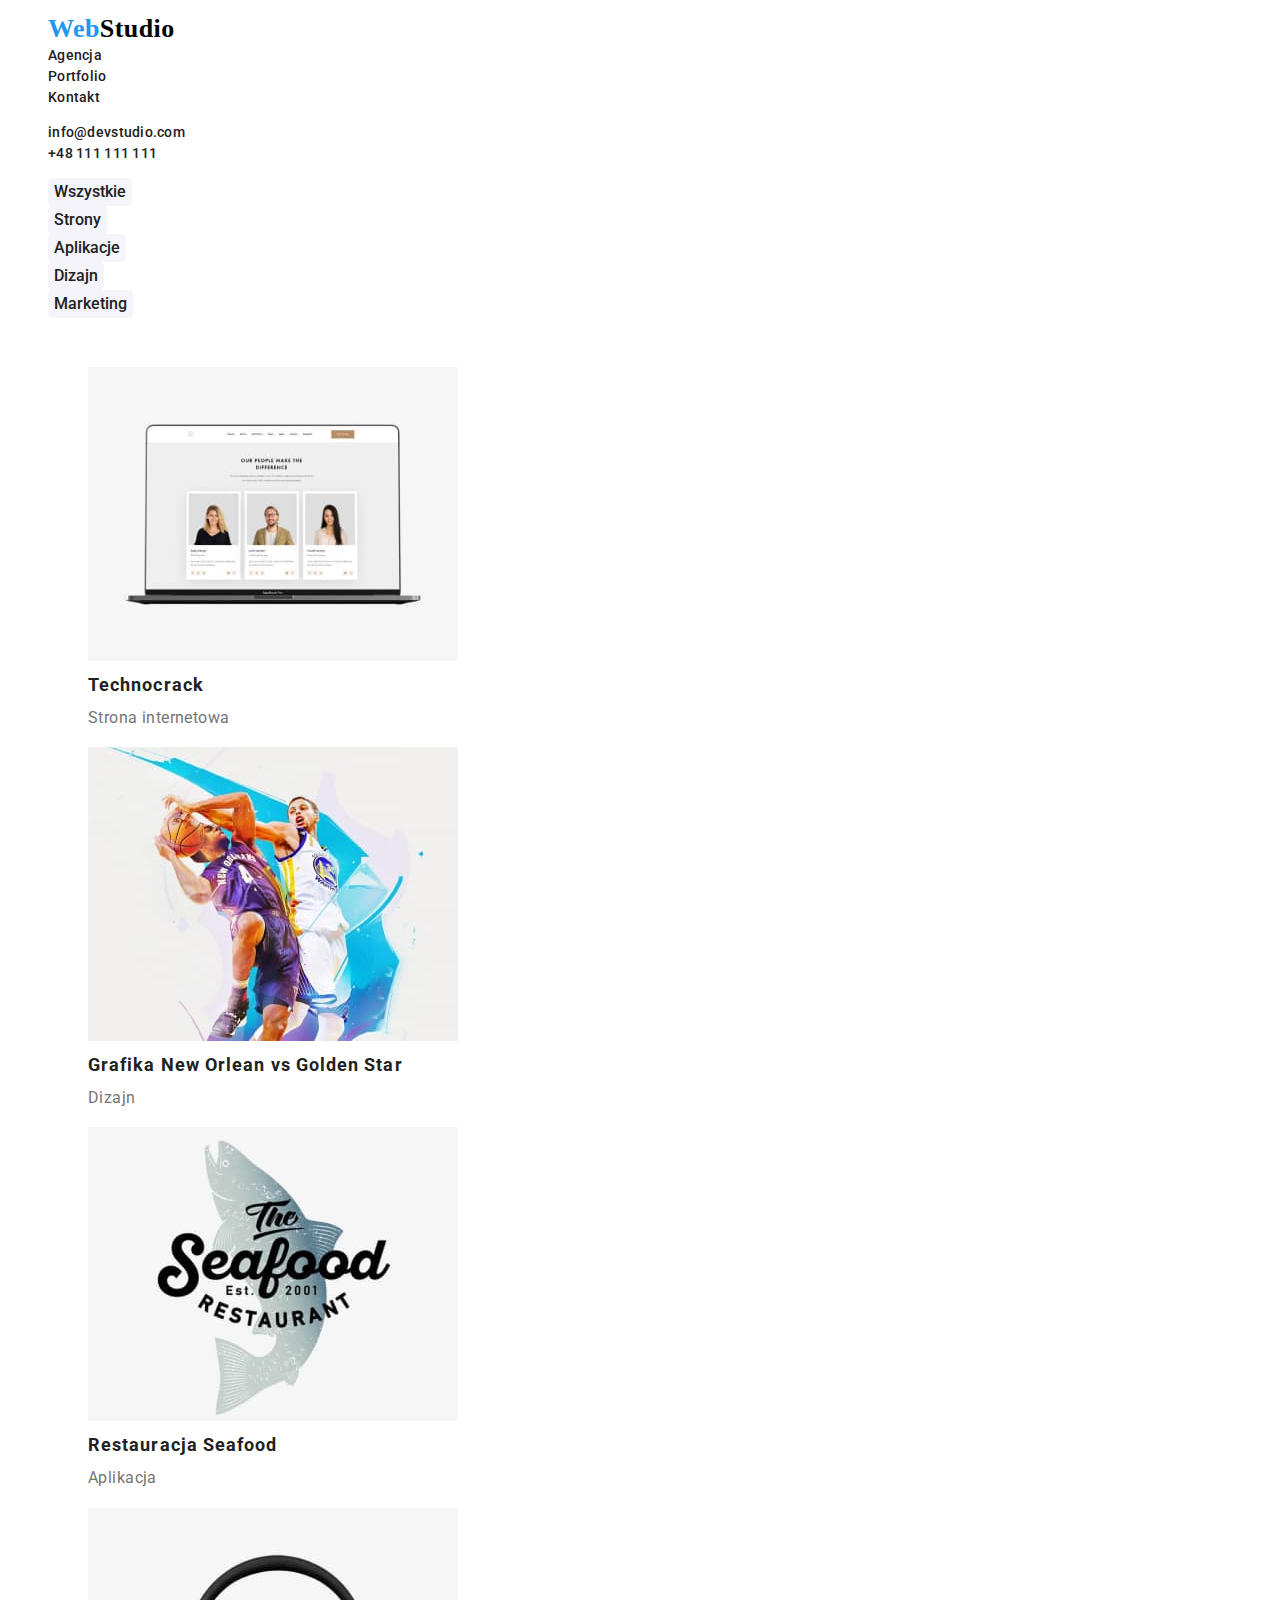
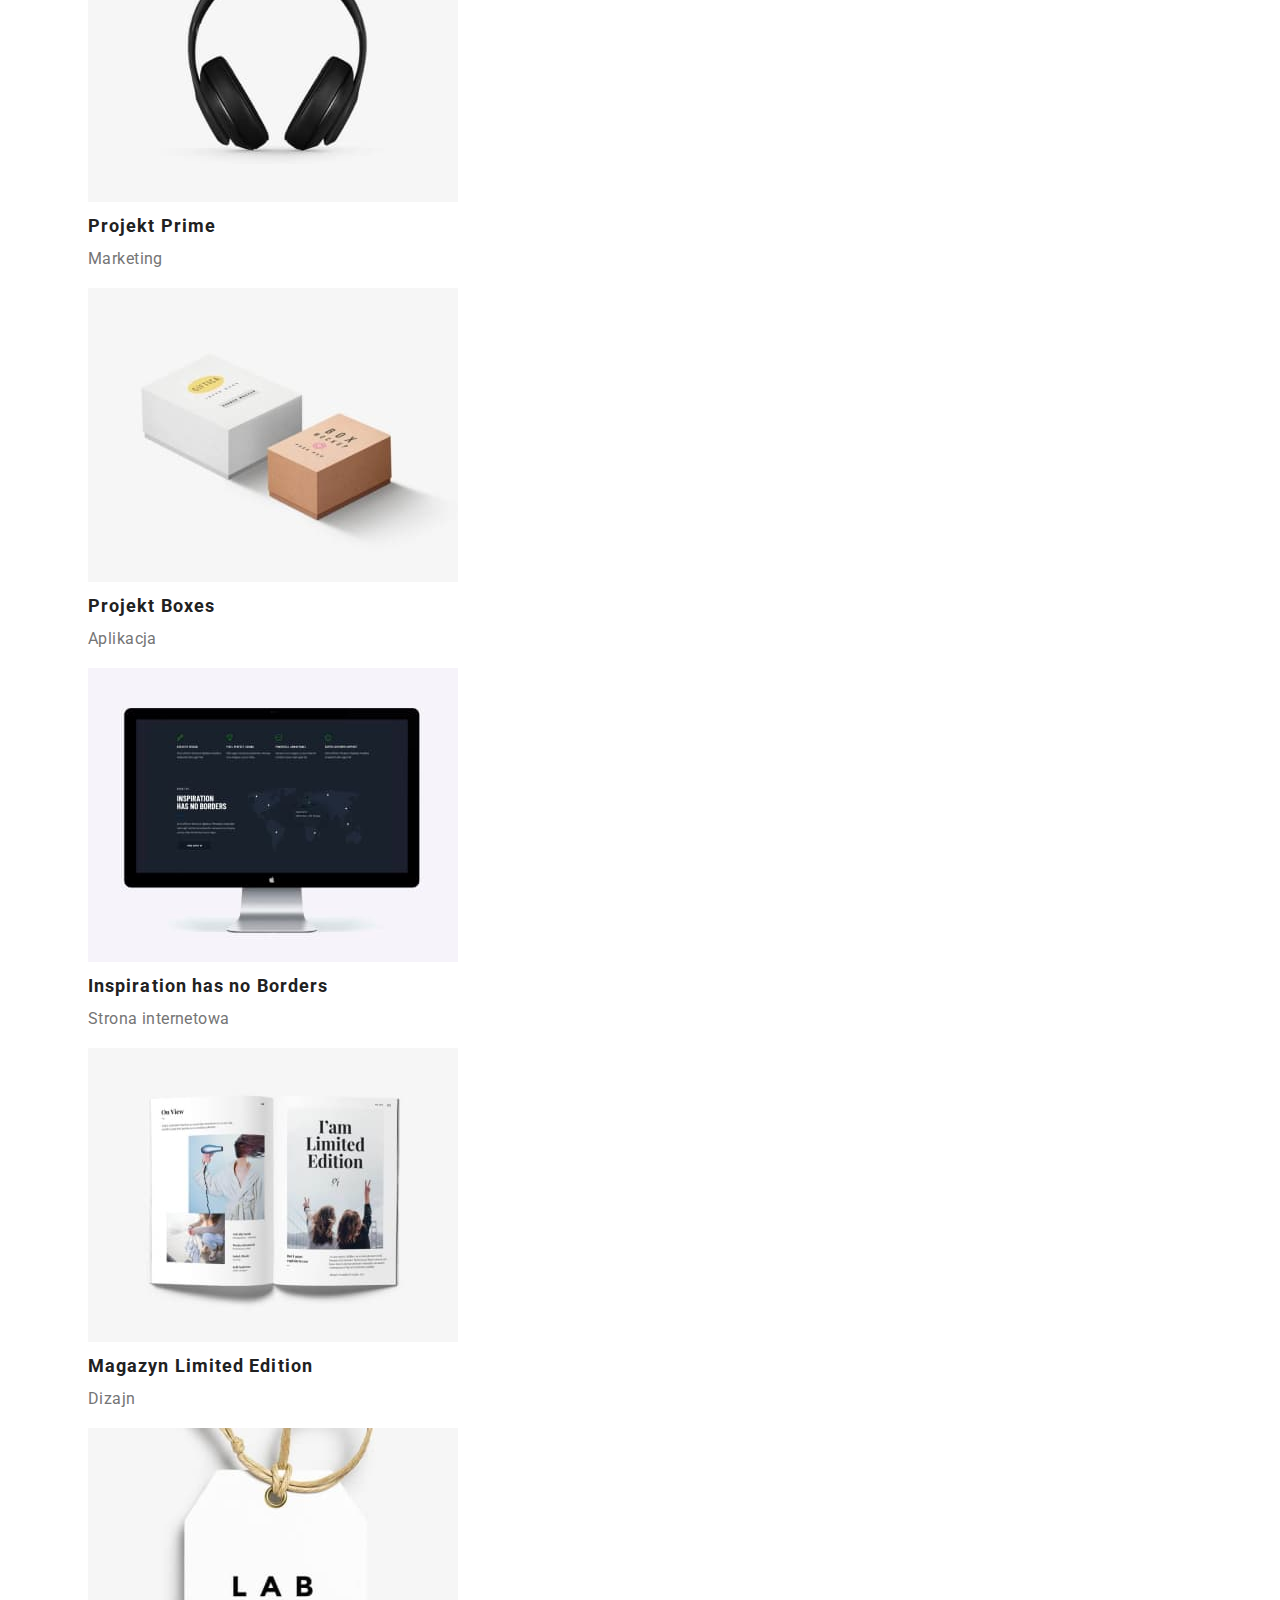
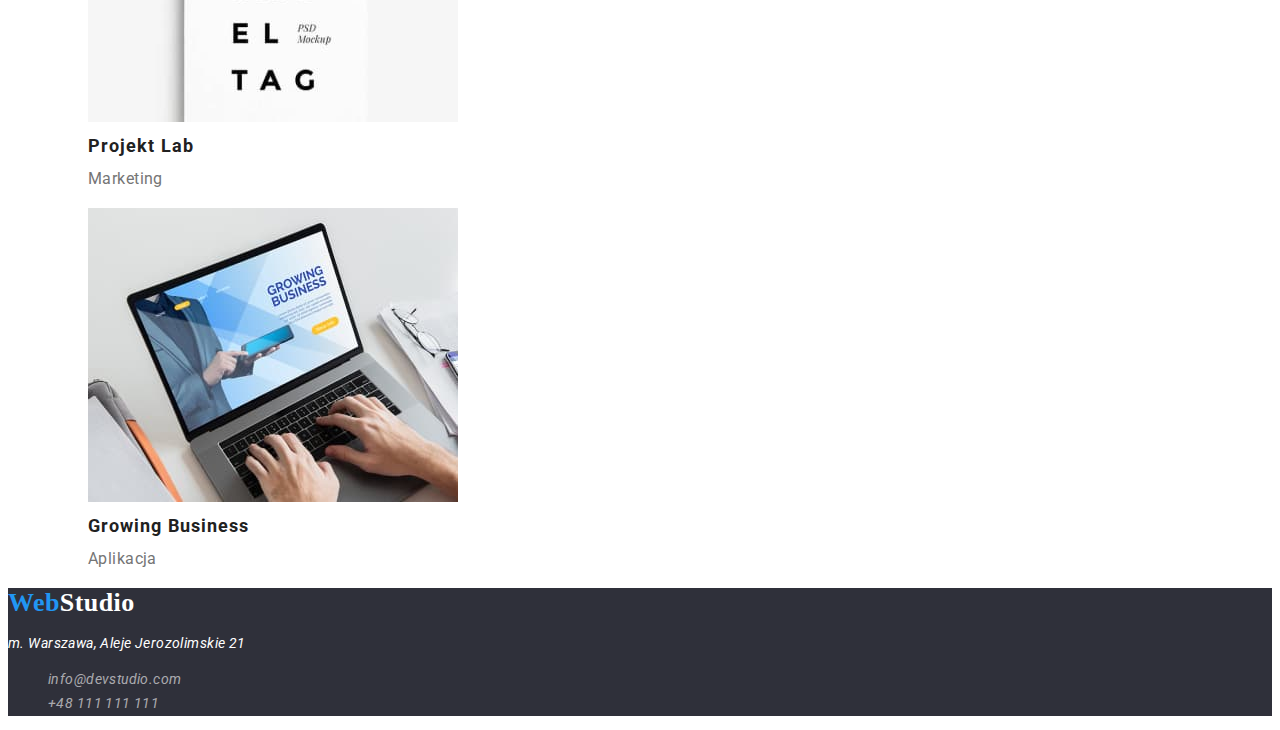
==== portfolio.html @ a8a5799f "copied from hw-02" ====
<!DOCTYPE html>
<html lang="pl">
  <head>
    <meta charset="UTF-8" />
    <meta http-equiv="X-UA-Compatible" content="IE=edge" />
    <meta name="viewport" content="width=device-width, initial-scale=1.0" />
    <title>Web Studio</title>
    <link rel="stylesheet" href="./css/styles.css" />
    <link rel="preconnect" href="https://fonts.googleapis.com" />
    <link rel="preconnect" href="https://fonts.gstatic.com" crossorigin />
    <link
      href="https://fonts.googleapis.com/css2?family=Roboto:wght@100&display=swap"
      rel="stylesheet"
    />
  </head>
  <body>
    <main>
      <div class="menu">
        <nav class="menu-nav">
          <ul class="menu-list">
            <li class="menu-nav-logo">
              <a class="logo-black" href="https://mateuszfrankowski.github.io/goit-markup-hw-02/"
                ><span class="logo-blue">Web</span>Studio</a
              >
            </li>
            <li><a class="menu-nav-links" href="#agencja">Agencja</a></li>
            <li><a class="menu-nav-links" href="portfolio.html">Portfolio</a></li>
            <li><a class="menu-nav-links" href="#kontakt">Kontakt</a></li>
          </ul>
        </nav>
        <ul class="contact">
          <!-- Link do adresu e-mail  -->
          <li><a class="contact-mail" href="mailto:info@devstudio.com">info@devstudio.com</a></li>
          <!-- Link do numeru telefonu -->
          <li><a class="contact-tel" href="tel:+48111111111">+48 111 111 111</a></li>
        </ul>
      </div>
      <div class="filters">
        <ul class="filters-list">
          <li>
            <button class="filters-button" type="button">Wszystkie</button>
          </li>
          <li>
            <button class="filters-button" type="button">Strony</button>
          </li>
          <li>
            <button class="filters-button" type="button">Aplikacje</button>
          </li>
          <li>
            <button class="filters-button" type="button">Dizajn</button>
          </li>
          <li>
            <button class="filters-button" type="button">Marketing</button>
          </li>
        </ul>
      </div>
      <div class="portfolio">
        <br />

        <ul class="portfolio-list">
          <li>
            <figure class="portfolio-picture">
              <!-- Dowolna treść graficzna: zdjęcie, wykres, diagram itp. -->
              <img src=images/portfolio1.jpg alt="Strona internetowa" width="370" height="294" />
              <figcaption class="portfolio-text">
                <span class="portfolio-photo-title">Technocrack</span> <br />Strona internetowa
              </figcaption>
            </figure>
          </li>
          <li>
            <figure class="portfolio-picture">
              <!-- Dowolna treść graficzna: zdjęcie, wykres, diagram itp. -->
              <img src=images/portfolio2.jpg alt="koszykarze" width="370" height="294" />
              <figcaption class="portfolio-text">
                <span class="portfolio-photo-title">Grafika New Orlean vs Golden Star</span>
                <br />Dizajn
              </figcaption>
            </figure>
          </li>
          <li>
            <figure class="portfolio-picture">
              <!-- Dowolna treść graficzna: zdjęcie, wykres, diagram itp. -->
              <img src=images/portfolio3.jpg alt="logo ryba" width="370" height="294" />
              <figcaption class="portfolio-text">
                <span class="portfolio-photo-title">Restauracja Seafood</span> <br />Aplikacja
              </figcaption>
            </figure>
          </li>
          <li>
            <figure class="portfolio-picture">
              <!-- Dowolna treść graficzna: zdjęcie, wykres, diagram itp. -->
              <img src=images/portfolio4.jpg alt="słuchawki nauszne" width="370" height="294" />
              <figcaption class="portfolio-text">
                <span class="portfolio-photo-title">Projekt Prime</span> <br />Marketing
              </figcaption>
            </figure>
          </li>
          <li>
            <figure class="portfolio-picture">
              <!-- Dowolna treść graficzna: zdjęcie, wykres, diagram itp. -->
              <img src=images/portfolio5.jpg alt="pudełka opakowania" width="370" height="294" />
              <figcaption class="portfolio-text">
                <span class="portfolio-photo-title">Projekt Boxes</span> <br />Aplikacja
              </figcaption>
            </figure>
          </li>
          <li>
            <figure class="portfolio-picture">
              <!-- Dowolna treść graficzna: zdjęcie, wykres, diagram itp. -->
              <img src=images/portfolio6.jpg alt="monitor" width="370" height="294" />
              <figcaption class="portfolio-text">
                <span class="portfolio-photo-title">Inspiration has no Borders</span> <br />Strona
                internetowa
              </figcaption>
            </figure>
          </li>
          <li>
            <figure class="portfolio-picture">
              <!-- Dowolna treść graficzna: zdjęcie, wykres, diagram itp. -->
              <img src=images/portfolio7.jpg alt="magazyn" width="370" height="294" />
              <figcaption class="portfolio-text">
                <span class="portfolio-photo-title">Magazyn Limited Edition</span> <br />Dizajn
              </figcaption>
            </figure>
          </li>
          <li>
            <figure class="portfolio-picture">
              <!-- Dowolna treść graficzna: zdjęcie, wykres, diagram itp. -->
              <img src=images/portfolio8.jpg alt="zawieszka lab el tag" width="370" height="294" />
              <figcaption class="portfolio-text">
                <span class="portfolio-photo-title">Projekt Lab</span> <br />Marketing
              </figcaption>
            </figure>
          </li>
          <li>
            <figure class="portfolio-picture">
              <!-- Dowolna treść graficzna: zdjęcie, wykres, diagram itp. -->
              <img src=images/portfolio9.jpg alt="pisanie na laptopie" width="370" height="294" />
              <figcaption class="portfolio-text">
                <span class="portfolio-photo-title">Growing Business</span> <br />Aplikacja
              </figcaption>
            </figure>
          </li>
        </ul>
      </div>
    </main>
    <footer class="foot" id="kontakt">
      <a class="logo-white" href="index.html"><span class="logo-blue">Web</span>Studio</a>

      <address>
        <p class="adress-street">m. Warszawa, Aleje Jerozolimskie 21</p>
        <ul class="adress-list">
          <!-- Link do adresu e-mail  -->
          <li><a class="foot-mail" href="mailto:info@devstudio.com">info@devstudio.com</a></li>
          <!-- Link do numeru telefonu -->
          <li><a class="foot-tel" href="tel:+48111111111">+48 111 111 111</a></li>
        </ul>
      </address>
    </footer>
  </body>
</html>
---- css/styles.css ----
:root {
  --project-color-blue: #2196f3;
  --project-color-dark: #212121;
  --project-color-white: #fff;
  --project-color-black: #000;
  --header-backgroud-dark: #2f303a;
  --team-backgroud-lumio: #f5f4fa;
  --project-color-gray: #757575;
  --tel-mail-footer: rgba(255, 255, 255, 0.6);
  --button-shadow1: rgba(0, 0, 0, 0.15);
  --button-shadow2: rgba(0, 0, 0, 0.01);
  --button-shadow3: rgba(0, 0, 0, 0.08);
  --button-shadow4: rgba(0, 0, 0, 0.11);
}
body {
  font-family: 'Roboto', 'Raleway', sans-serif;
  font-style: normal;
  text-decoration: none;
  font-size: 14px;
  line-height: 1.5;
  letter-spacing: 0.03em;
  color: var(--project-color-gray);
  background-color: var(--project-color-white);
}
.menu-nav {
  display: block;
}
.menu-nav-logo {
  list-style-type: none;
  text-decoration: none;
}
.menu-list {
  list-style-type: none;
}

.logo-black {
  font-family: 'Raleway';
  font-weight: 700;
  font-size: 26px;
  line-height: 1.19;
  /* identical to box height */
  text-decoration: none;
  color: var(--project-color-black);
}
.logo-blue {
  color: var(--project-color-blue);
}

.menu-nav-links {
  font-weight: 500;
  line-height: 1.17;
  font-style: normal;
  /* line height 16/14 */
  letter-spacing: 0.02em;
  text-decoration: none;
  list-style-type: none;
  color: var(--project-color-dark);
}

.menu-nav-links:hover,
.menu-nav-links:focus {
  color: var(--project-color-blue);
}
.contact {
  list-style-type: none;
}

.contact-mail,
.contact-tel {
  font-weight: 500;
  line-height: 1.17;
  font-style: normal;
  letter-spacing: 0.02em;
  text-decoration: none;

  color: var(--project-color-dark);
}

.contact-mail:hover,
.contact-tel:hover,
.contact-mail:focus,
.contact-tel:focus {
  color: var(--project-color-blue);
}
/* heder */

.header {
  background-color: var(--header-backgroud-dark);
  text-align: center;
}
.motto-text {
  font-weight: 900;
  font-size: 44px;
  line-height: 1.36;
  letter-spacing: 0.06em;
  text-transform: uppercase;
  color: var(--project-color-white);
  text-align: center;
}

.order-button {
  font-family: 'Roboto';
  font-style: normal;
  font-weight: 700;
  font-size: 16px;
  line-height: 1.88;
  background-color: var(--project-color-blue);
  box-shadow: 0px 4px 4px var(--button-shadow1);
  border-radius: 4px;
  cursor: pointer;
  border-style: none;
  color: var(--project-color-white);
}
.advantages {
  list-style-type: none;
}
.advantages-title {
  font-weight: 700;
  line-height: 1;
  text-transform: uppercase;
  color: var(--project-color-dark);
}
.advantages-text {
  line-height: 1.71;
  color: var(--project-color-gray);
}

.ourwork-title {
  font-weight: 700;
  line-height: 1.17;
  color: var(--project-color-dark);
  text-align: center;
}
.ourwork-photos {
  list-style-type: none;
}
.team {
  background-color: var(--team-backgroud-lumio);
}
.team-title {
  font-weight: 700;
  line-height: 1.17;
  color: var(--project-color-dark);
  text-align: center;
}
.team-list {
  list-style-type: none;
}

.team-photo-name {
  font-weight: 500;
  font-size: 16px;
  line-height: 1.19;
  text-align: center;
  color: var(--project-color-dark);
}

.team-photo-text {
  font-weight: 400;
  font-size: 16px;
  line-height: 1.19;
  color: var(--project-color-gray);
}
.foot {
  background-color: var(--header-backgroud-dark);
}
.adress-street {
  color: var(--project-color-white);
}
.adress-list {
  list-style: none;
}
.foot-tel,
.foot-mail {
  text-decoration: none;
  /* font-weight: 400;
  font-size: 14px; */
  line-height: 1.71;
  color: var(--tel-mail-footer);
}

.logo-white {
  font-family: 'Raleway';
  font-weight: 700;
  font-size: 26px;
  line-height: 1.19;
  text-decoration: none;
  color: var(--project-color-white);
}
/* portfolio */
.filters-list {
  list-style: none;
}
.filters-button {
  font-family: 'Roboto';
  font-style: normal;
  font-weight: 500;
  font-size: 16px;
  line-height: 1.63;
  text-align: center;
  background-color: var(--team-backgroud-lumio);
  color: var(--project-color-dark);
  border-style: none;
  border-radius: 4px;
  color: var(--project-color-dark);
}
.filters-button:hover,
.filters-button:focus {
  background-color: var(--project-color-blue);
  color: var(--project-color-white);
  box-shadow: 0px 3px 1px var(--button-shadow2), 0px 1px 2px var(--button-shadow3),
    0px 2px 2px var(--button-shadow4);
  cursor: pointer;
}
.portfolio-list {
  list-style: none;
}
.portfolio-photo-title {
  font-weight: 700;
  font-size: 18px;
  line-height: 2;
  letter-spacing: 0.06em;
  color: var(--project-color-dark);
}
.portfolio-text {
  font-size: 16px;
  line-height: 1.88;
  color: var(--project-color-gray);
}
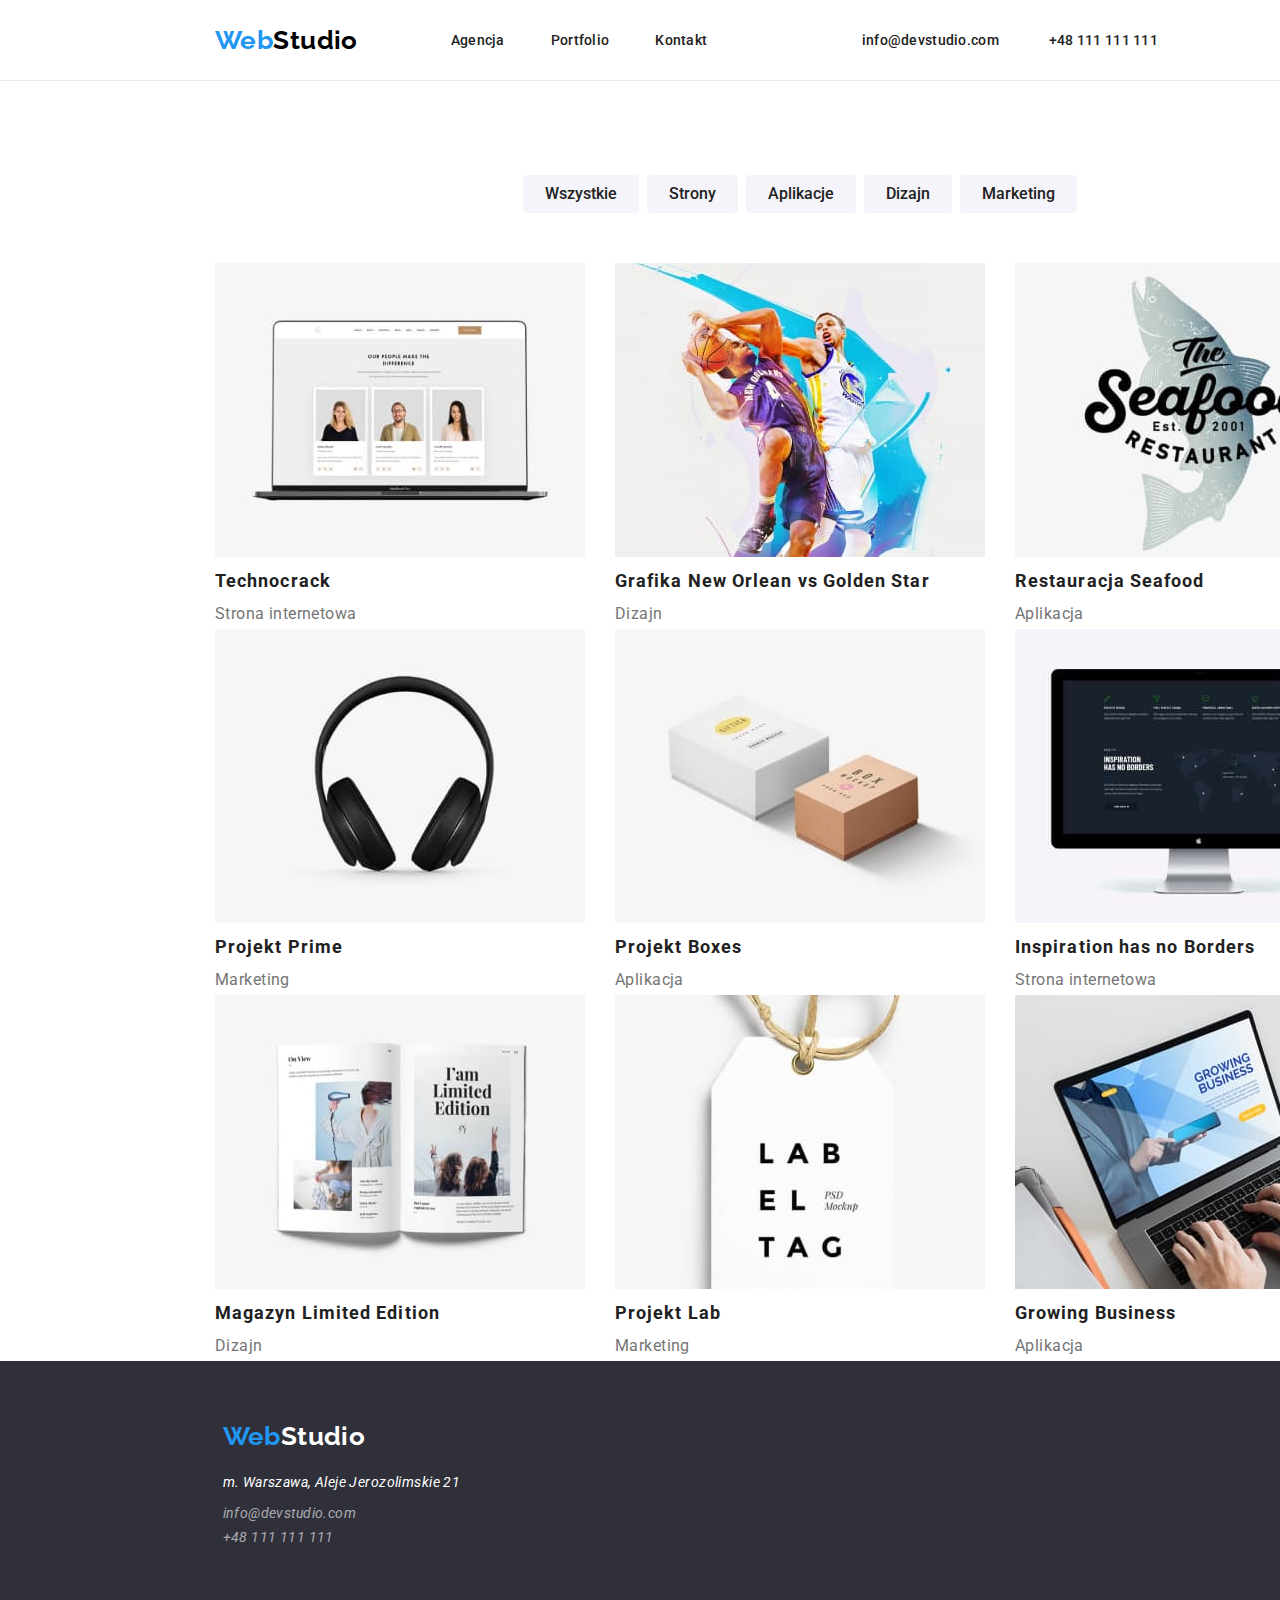
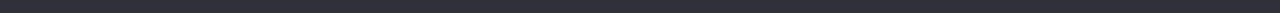
==== commit 9635ff6f: "50%" ====
--- a/portfolio.html
+++ b/portfolio.html
@@ -3,159 +3,179 @@
   <head>
     <meta charset="UTF-8" />
     <meta http-equiv="X-UA-Compatible" content="IE=edge" />
+
     <meta name="viewport" content="width=device-width, initial-scale=1.0" />
     <title>Web Studio</title>
+    <link
+      rel="stylesheet"
+      href="https://cdnjs.cloudflare.com/ajax/libs/modern-normalize/1.0.0/modern-normalize.min.css"
+    />
     <link rel="stylesheet" href="./css/styles.css" />
     <link rel="preconnect" href="https://fonts.googleapis.com" />
     <link rel="preconnect" href="https://fonts.gstatic.com" crossorigin />
-    <link
-      href="https://fonts.googleapis.com/css2?family=Roboto:wght@100&display=swap"
-      rel="stylesheet"
-    />
   </head>
   <body>
-    <main>
+    <header>
       <div class="menu">
-        <nav class="menu-nav">
-          <ul class="menu-list">
-            <li class="menu-nav-logo">
-              <a class="logo-black" href="https://mateuszfrankowski.github.io/goit-markup-hw-02/"
-                ><span class="logo-blue">Web</span>Studio</a
-              >
+        <div class="container">
+          <nav class="menu-nav">
+            <ul class="menu-list">
+              <li class="menu-nav-logo">
+                <a class="logo-black" href="https://mateuszfrankowski.github.io/goit-markup-hw-03/"
+                  ><span class="logo-blue">Web</span>Studio</a
+                >
+              </li>
+              <li><a class="menu-nav-links" href="#agency">Agencja</a></li>
+              <li><a class="menu-nav-links" href="portfolio.html">Portfolio</a></li>
+              <li><a class="menu-nav-links" href="#contact">Kontakt</a></li>
+            </ul>
+          </nav>
+          <ul class="contact">
+            <!-- Link do adresu e-mail  -->
+            <li><a class="contact-mail" href="mailto:info@devstudio.com">info@devstudio.com</a></li>
+            <!-- Link do numeru telefonu -->
+            <li><a class="contact-tel" href="tel:+48111111111">+48 111 111 111</a></li>
+          </ul>
+        </div>
+      </div>
+      
+    </header>
+      <div class="container">
+        <div class="filters">
+          <ul class="filters-list">
+            <li>
+              <button class="filters-button" type="button">Wszystkie</button>
             </li>
-            <li><a class="menu-nav-links" href="#agencja">Agencja</a></li>
-            <li><a class="menu-nav-links" href="portfolio.html">Portfolio</a></li>
-            <li><a class="menu-nav-links" href="#kontakt">Kontakt</a></li>
+            <li>
+              <button class="filters-button" type="button">Strony</button>
+            </li>
+            <li>
+              <button class="filters-button" type="button">Aplikacje</button>
+            </li>
+            <li>
+              <button class="filters-button" type="button">Dizajn</button>
+            </li>
+            <li>
+              <button class="filters-button" type="button">Marketing</button>
+            </li>
           </ul>
-        </nav>
-        <ul class="contact">
-          <!-- Link do adresu e-mail  -->
-          <li><a class="contact-mail" href="mailto:info@devstudio.com">info@devstudio.com</a></li>
-          <!-- Link do numeru telefonu -->
-          <li><a class="contact-tel" href="tel:+48111111111">+48 111 111 111</a></li>
-        </ul>
+        </div>
       </div>
-      <div class="filters">
-        <ul class="filters-list">
-          <li>
-            <button class="filters-button" type="button">Wszystkie</button>
-          </li>
-          <li>
-            <button class="filters-button" type="button">Strony</button>
-          </li>
-          <li>
-            <button class="filters-button" type="button">Aplikacje</button>
-          </li>
-          <li>
-            <button class="filters-button" type="button">Dizajn</button>
-          </li>
-          <li>
-            <button class="filters-button" type="button">Marketing</button>
-          </li>
-        </ul>
-      </div>
-      <div class="portfolio">
-        <br />
+      <div class="container">
+        <div class="portfolio">
+          <ul class="portfolio-list">
+            <li>
+              <figure class="portfolio-picture">
+                <!-- Dowolna treść graficzna: zdjęcie, wykres, diagram itp. -->
+                <img src=images/portfolio1.jpg alt="Strona internetowa" width="370" height="294" />
+                <figcaption>
+                  <p class="portfolio-photo-title">Technocrack</p>
+                  <p class="portfolio-text">Strona internetowa</p>
+                </figcaption>
+              </figure>
+            </li>
+            <li>
+              <figure class="portfolio-picture">
+                <!-- Dowolna treść graficzna: zdjęcie, wykres, diagram itp. -->
+                <img src=images/portfolio2.jpg alt="koszykarze" width="370" height="294" />
+                <figcaption>
+                  <p class="portfolio-photo-title">Grafika New Orlean vs Golden Star</p>
+                  <p class="portfolio-text">Dizajn</p>
+                </figcaption>
+              </figure>
+            </li>
+            <li>
+              <figure class="portfolio-picture">
+                <!-- Dowolna treść graficzna: zdjęcie, wykres, diagram itp. -->
+                <img src=images/portfolio3.jpg alt="logo ryba" width="370" height="294" />
+                <figcaption>
+                  <p class="portfolio-photo-title">Restauracja Seafood</p>
+                  <p class="portfolio-text">Aplikacja</p>
+                </figcaption>
+              </figure>
+            </li>
+            <li>
+              <figure class="portfolio-picture">
+                <!-- Dowolna treść graficzna: zdjęcie, wykres, diagram itp. -->
+                <img src=images/portfolio4.jpg alt="słuchawki nauszne" width="370" height="294" />
 
-        <ul class="portfolio-list">
-          <li>
-            <figure class="portfolio-picture">
-              <!-- Dowolna treść graficzna: zdjęcie, wykres, diagram itp. -->
-              <img src=images/portfolio1.jpg alt="Strona internetowa" width="370" height="294" />
-              <figcaption class="portfolio-text">
-                <span class="portfolio-photo-title">Technocrack</span> <br />Strona internetowa
-              </figcaption>
-            </figure>
-          </li>
-          <li>
-            <figure class="portfolio-picture">
-              <!-- Dowolna treść graficzna: zdjęcie, wykres, diagram itp. -->
-              <img src=images/portfolio2.jpg alt="koszykarze" width="370" height="294" />
-              <figcaption class="portfolio-text">
-                <span class="portfolio-photo-title">Grafika New Orlean vs Golden Star</span>
-                <br />Dizajn
-              </figcaption>
-            </figure>
-          </li>
-          <li>
-            <figure class="portfolio-picture">
-              <!-- Dowolna treść graficzna: zdjęcie, wykres, diagram itp. -->
-              <img src=images/portfolio3.jpg alt="logo ryba" width="370" height="294" />
-              <figcaption class="portfolio-text">
-                <span class="portfolio-photo-title">Restauracja Seafood</span> <br />Aplikacja
-              </figcaption>
-            </figure>
-          </li>
-          <li>
-            <figure class="portfolio-picture">
-              <!-- Dowolna treść graficzna: zdjęcie, wykres, diagram itp. -->
-              <img src=images/portfolio4.jpg alt="słuchawki nauszne" width="370" height="294" />
-              <figcaption class="portfolio-text">
-                <span class="portfolio-photo-title">Projekt Prime</span> <br />Marketing
-              </figcaption>
-            </figure>
-          </li>
-          <li>
-            <figure class="portfolio-picture">
-              <!-- Dowolna treść graficzna: zdjęcie, wykres, diagram itp. -->
-              <img src=images/portfolio5.jpg alt="pudełka opakowania" width="370" height="294" />
-              <figcaption class="portfolio-text">
-                <span class="portfolio-photo-title">Projekt Boxes</span> <br />Aplikacja
-              </figcaption>
-            </figure>
-          </li>
-          <li>
-            <figure class="portfolio-picture">
-              <!-- Dowolna treść graficzna: zdjęcie, wykres, diagram itp. -->
-              <img src=images/portfolio6.jpg alt="monitor" width="370" height="294" />
-              <figcaption class="portfolio-text">
-                <span class="portfolio-photo-title">Inspiration has no Borders</span> <br />Strona
-                internetowa
-              </figcaption>
-            </figure>
-          </li>
-          <li>
-            <figure class="portfolio-picture">
-              <!-- Dowolna treść graficzna: zdjęcie, wykres, diagram itp. -->
-              <img src=images/portfolio7.jpg alt="magazyn" width="370" height="294" />
-              <figcaption class="portfolio-text">
-                <span class="portfolio-photo-title">Magazyn Limited Edition</span> <br />Dizajn
-              </figcaption>
-            </figure>
-          </li>
-          <li>
-            <figure class="portfolio-picture">
-              <!-- Dowolna treść graficzna: zdjęcie, wykres, diagram itp. -->
-              <img src=images/portfolio8.jpg alt="zawieszka lab el tag" width="370" height="294" />
-              <figcaption class="portfolio-text">
-                <span class="portfolio-photo-title">Projekt Lab</span> <br />Marketing
-              </figcaption>
-            </figure>
-          </li>
-          <li>
-            <figure class="portfolio-picture">
-              <!-- Dowolna treść graficzna: zdjęcie, wykres, diagram itp. -->
-              <img src=images/portfolio9.jpg alt="pisanie na laptopie" width="370" height="294" />
-              <figcaption class="portfolio-text">
-                <span class="portfolio-photo-title">Growing Business</span> <br />Aplikacja
-              </figcaption>
-            </figure>
-          </li>
-        </ul>
+                <figcaption>
+                  <p class="portfolio-photo-title">Projekt Prime</p>
+                  <p class="portfolio-text">Marketing</p>
+                </figcaption>
+              </figure>
+            </li>
+            <li>
+              <figure class="portfolio-picture">
+                <!-- Dowolna treść graficzna: zdjęcie, wykres, diagram itp. -->
+                <img src=images/portfolio5.jpg alt="pudełka opakowania" width="370" height="294" />
+                <figcaption>
+                  <p class="portfolio-photo-title">Projekt Boxes</p>
+                  <p class="portfolio-text">Aplikacja</p>
+                </figcaption>
+              </figure>
+            </li>
+            <li>
+              <figure class="portfolio-picture">
+                <!-- Dowolna treść graficzna: zdjęcie, wykres, diagram itp. -->
+                <img src=images/portfolio6.jpg alt="monitor" width="370" height="294" />
+
+                <figcaption>
+                  <p class="portfolio-photo-title">Inspiration has no Borders</p>
+                  <p class="portfolio-text">Strona internetowa</p>
+                </figcaption>
+              </figure>
+            </li>
+            <li>
+              <figure class="portfolio-picture">
+                <!-- Dowolna treść graficzna: zdjęcie, wykres, diagram itp. -->
+                <img src=images/portfolio7.jpg alt="magazyn" width="370" height="294" />
+                <figcaption>
+                  <p class="portfolio-photo-title">Magazyn Limited Edition</p>
+                  <p class="portfolio-text">Dizajn</p>
+                </figcaption>
+              </figure>
+            </li>
+            <li>
+              <figure class="portfolio-picture">
+                <!-- Dowolna treść graficzna: zdjęcie, wykres, diagram itp. -->
+                <img src=images/portfolio8.jpg alt="zawieszka lab el tag" width="370" height="294"
+                />
+                <figcaption>
+                  <p class="portfolio-photo-title">Projekt Lab</p>
+                  <p class="portfolio-text">Marketing</p>
+                </figcaption>
+              </figure>
+            </li>
+            <li>
+              <figure class="portfolio-picture">
+                <!-- Dowolna treść graficzna: zdjęcie, wykres, diagram itp. -->
+                <img src=images/portfolio9.jpg alt="pisanie na laptopie" width="370" height="294" />
+
+                <figcaption>
+                  <p class="portfolio-photo-title">Growing Business</p>
+                  <p class="portfolio-text">Aplikacja</p>
+                </figcaption>
+              </figure>
+            </li>
+          </ul>
+        </div>
       </div>
     </main>
-    <footer class="foot" id="kontakt">
-      <a class="logo-white" href="index.html"><span class="logo-blue">Web</span>Studio</a>
+<footer class="foot" id="contact">
+      <div class="container">
+        <a class="logo-white" href="index.html"><span class="logo-blue">Web</span>Studio</a>
 
-      <address>
-        <p class="adress-street">m. Warszawa, Aleje Jerozolimskie 21</p>
-        <ul class="adress-list">
-          <!-- Link do adresu e-mail  -->
-          <li><a class="foot-mail" href="mailto:info@devstudio.com">info@devstudio.com</a></li>
-          <!-- Link do numeru telefonu -->
-          <li><a class="foot-tel" href="tel:+48111111111">+48 111 111 111</a></li>
-        </ul>
-      </address>
+        <address class="adress">
+          <p class="adress-street">m. Warszawa, Aleje Jerozolimskie 21</p>
+          <ul class="adress-list">
+            <!-- Link do adresu e-mail  -->
+            <li><a class="foot-mail" href="mailto:info@devstudio.com">info@devstudio.com</a></li>
+            <!-- Link do numeru telefonu -->
+            <li><a class="foot-tel" href="tel:+48111111111">+48 111 111 111</a></li>
+          </ul>
+        </address>
+      </div>
     </footer>
   </body>
 </html>
--- a/css/styles.css
+++ b/css/styles.css
@@ -1,3 +1,17 @@
+@import url('https://fonts.googleapis.com/css2?family=Raleway:wght@700&family=Roboto:wght@400;500;700;900&display=swap');
+*,
+*::before,
+*::after {
+  box-sizing: border-box;
+  margin: 0;
+  padding: 0;
+  border: 0;
+
+  vertical-align: baseline;
+  text-decoration: none;
+  outline: 0;
+}
+
 :root {
   --project-color-blue: #2196f3;
   --project-color-dark: #212121;
@@ -11,6 +25,7 @@
   --button-shadow2: rgba(0, 0, 0, 0.01);
   --button-shadow3: rgba(0, 0, 0, 0.08);
   --button-shadow4: rgba(0, 0, 0, 0.11);
+  --border-top-logo: #ececec;
 }
 body {
   font-family: 'Roboto', 'Raleway', sans-serif;
@@ -21,16 +36,41 @@
   letter-spacing: 0.03em;
   color: var(--project-color-gray);
   background-color: var(--project-color-white);
-}
-.menu-nav {
-  display: block;
-}
+  width: 1600px;
+}
+
+.container {
+  width: 1200px;
+  margin: 0 auto;
+  padding-left: 15px;
+  padding-right: 15px;
+}
+.menu .container {
+  display: flex;
+  flex-direction: row;
+  justify-content: space-between;
+  align-items: center;
+  padding-top: 25px;
+  padding-bottom: 24px;
+  padding-left: 15px;
+  padding-right: 15px;
+}
+.menu {
+  border-bottom: 1px solid var(--border-top-logo);
+}
+
+/* .menu-nav {
+  display: flex;
+} */
 .menu-nav-logo {
   list-style-type: none;
   text-decoration: none;
+  /* display: flex; */
 }
 .menu-list {
   list-style-type: none;
+  display: flex;
+  align-items: center;
 }
 
 .logo-black {
@@ -41,12 +81,15 @@
   /* identical to box height */
   text-decoration: none;
   color: var(--project-color-black);
+
+  margin-right: 93px;
 }
 .logo-blue {
   color: var(--project-color-blue);
 }
 
 .menu-nav-links {
+  display: block;
   font-weight: 500;
   line-height: 1.17;
   font-style: normal;
@@ -55,6 +98,7 @@
   text-decoration: none;
   list-style-type: none;
   color: var(--project-color-dark);
+  margin-right: 46px;
 }
 
 .menu-nav-links:hover,
@@ -63,6 +107,7 @@
 }
 .contact {
   list-style-type: none;
+  display: flex;
 }
 
 .contact-mail,
@@ -75,18 +120,29 @@
 
   color: var(--project-color-dark);
 }
-
+.contact-mail {
+  margin-right: 50px;
+}
+.contact-tel {
+  margin-right: 227px;
+}
 .contact-mail:hover,
 .contact-tel:hover,
 .contact-mail:focus,
 .contact-tel:focus {
   color: var(--project-color-blue);
 }
-/* heder */
+/* heder motto*/
 
 .header {
   background-color: var(--header-backgroud-dark);
   text-align: center;
+}
+.header .container {
+  padding-top: 200px;
+  padding-left: 252px;
+  padding-right: 252px;
+  padding-bottom: 200px;
 }
 .motto-text {
   font-weight: 900;
@@ -96,6 +152,7 @@
   text-transform: uppercase;
   color: var(--project-color-white);
   text-align: center;
+  max-width: 696px;
 }
 
 .order-button {
@@ -110,10 +167,29 @@
   cursor: pointer;
   border-style: none;
   color: var(--project-color-white);
-}
+  margin-top: 30px;
+  width: 200px;
+  height: 50px;
+  text-align: center;
+}
+/* lorem ipsum */
+
 .advantages {
   list-style-type: none;
-}
+  padding-top: 94px;
+  padding-bottom: 94px;
+  font-size: 0;
+}
+.advantages li {
+  display: inline-block;
+  width: 270px;
+  font-size: 14px;
+}
+.advantages li:nth-child(-n + 3) {
+  margin-right: 30px;
+  /* border: 1px solid black; */
+}
+
 .advantages-title {
   font-weight: 700;
   line-height: 1;
@@ -124,27 +200,58 @@
   line-height: 1.71;
   color: var(--project-color-gray);
 }
-
+/* ourwork */
+.ourwork {
+  padding: 0px;
+  font-size: 0;
+}
 .ourwork-title {
   font-weight: 700;
   line-height: 1.17;
   color: var(--project-color-dark);
   text-align: center;
+  margin-bottom: 50px;
+  font-size: 36px;
 }
 .ourwork-photos {
   list-style-type: none;
-}
+  padding-left: 0px;
+}
+.ourwork-photos li {
+  display: inline-block;
+  /* border: 1px solid black; */
+  margin-left: 0px;
+  object-fit: contain;
+  text-align: center;
+}
+.ourwork-photos li:nth-child(-n + 2) {
+  margin-right: 30px;
+}
+/* ourwork */
 .team {
   background-color: var(--team-backgroud-lumio);
+  padding-top: 94px;
+  padding-bottom: 94px;
+}
+.team-list li {
+  background: #ffffff;
+  box-shadow: 0px 1px 3px rgba(0, 0, 0, 0.12), 0px 1px 1px rgba(0, 0, 0, 0.14),
+    0px 2px 1px rgba(0, 0, 0, 0.2);
+  border-radius: 0px 0px 4px 4px;
+  padding-bottom: 30px;
 }
 .team-title {
+  font-size: 36px;
   font-weight: 700;
   line-height: 1.17;
   color: var(--project-color-dark);
   text-align: center;
+  margin-bottom: 50px;
 }
 .team-list {
   list-style-type: none;
+  display: flex;
+  justify-content: space-between;
 }
 
 .team-photo-name {
@@ -152,6 +259,7 @@
   font-size: 16px;
   line-height: 1.19;
   text-align: center;
+  margin-top: 30px;
   color: var(--project-color-dark);
 }
 
@@ -159,10 +267,17 @@
   font-weight: 400;
   font-size: 16px;
   line-height: 1.19;
+  text-align: center;
+  margin-top: 10px;
   color: var(--project-color-gray);
 }
+/* footer */
 .foot {
   background-color: var(--header-backgroud-dark);
+  flex-direction: column;
+  min-height: 252px;
+  padding-left: 15px;
+  padding-top: 60px;
 }
 .adress-street {
   color: var(--project-color-white);
@@ -178,7 +293,10 @@
   line-height: 1.71;
   color: var(--tel-mail-footer);
 }
-
+.foot-mail > li {
+  margin-bottom: 9px;
+  margin-top: 0px;
+}
 .logo-white {
   font-family: 'Raleway';
   font-weight: 700;
@@ -187,9 +305,26 @@
   text-decoration: none;
   color: var(--project-color-white);
 }
+.adress {
+  margin-top: 20px;
+
+  /* justify-content: space-between; */
+}
+.adress-list {
+  padding-left: 0%;
+  margin-bottom: 9px;
+}
+.adress-list:nth-child(-n + 2) {
+  margin-top: 9px;
+}
+/* footer */
 /* portfolio */
 .filters-list {
   list-style: none;
+  display: flex;
+  padding-top: 94px;
+  padding-bottom: 50px;
+  justify-content: center;
 }
 .filters-button {
   font-family: 'Roboto';
@@ -202,7 +337,10 @@
   color: var(--project-color-dark);
   border-style: none;
   border-radius: 4px;
-  color: var(--project-color-dark);
+  padding: 6px 22px;
+}
+.filters-list li:nth-child(-n + 4) {
+  margin-right: 8px;
 }
 .filters-button:hover,
 .filters-button:focus {
@@ -214,6 +352,9 @@
 }
 .portfolio-list {
   list-style: none;
+  display: flex;
+  justify-content: space-between;
+  flex-wrap: wrap;
 }
 .portfolio-photo-title {
   font-weight: 700;
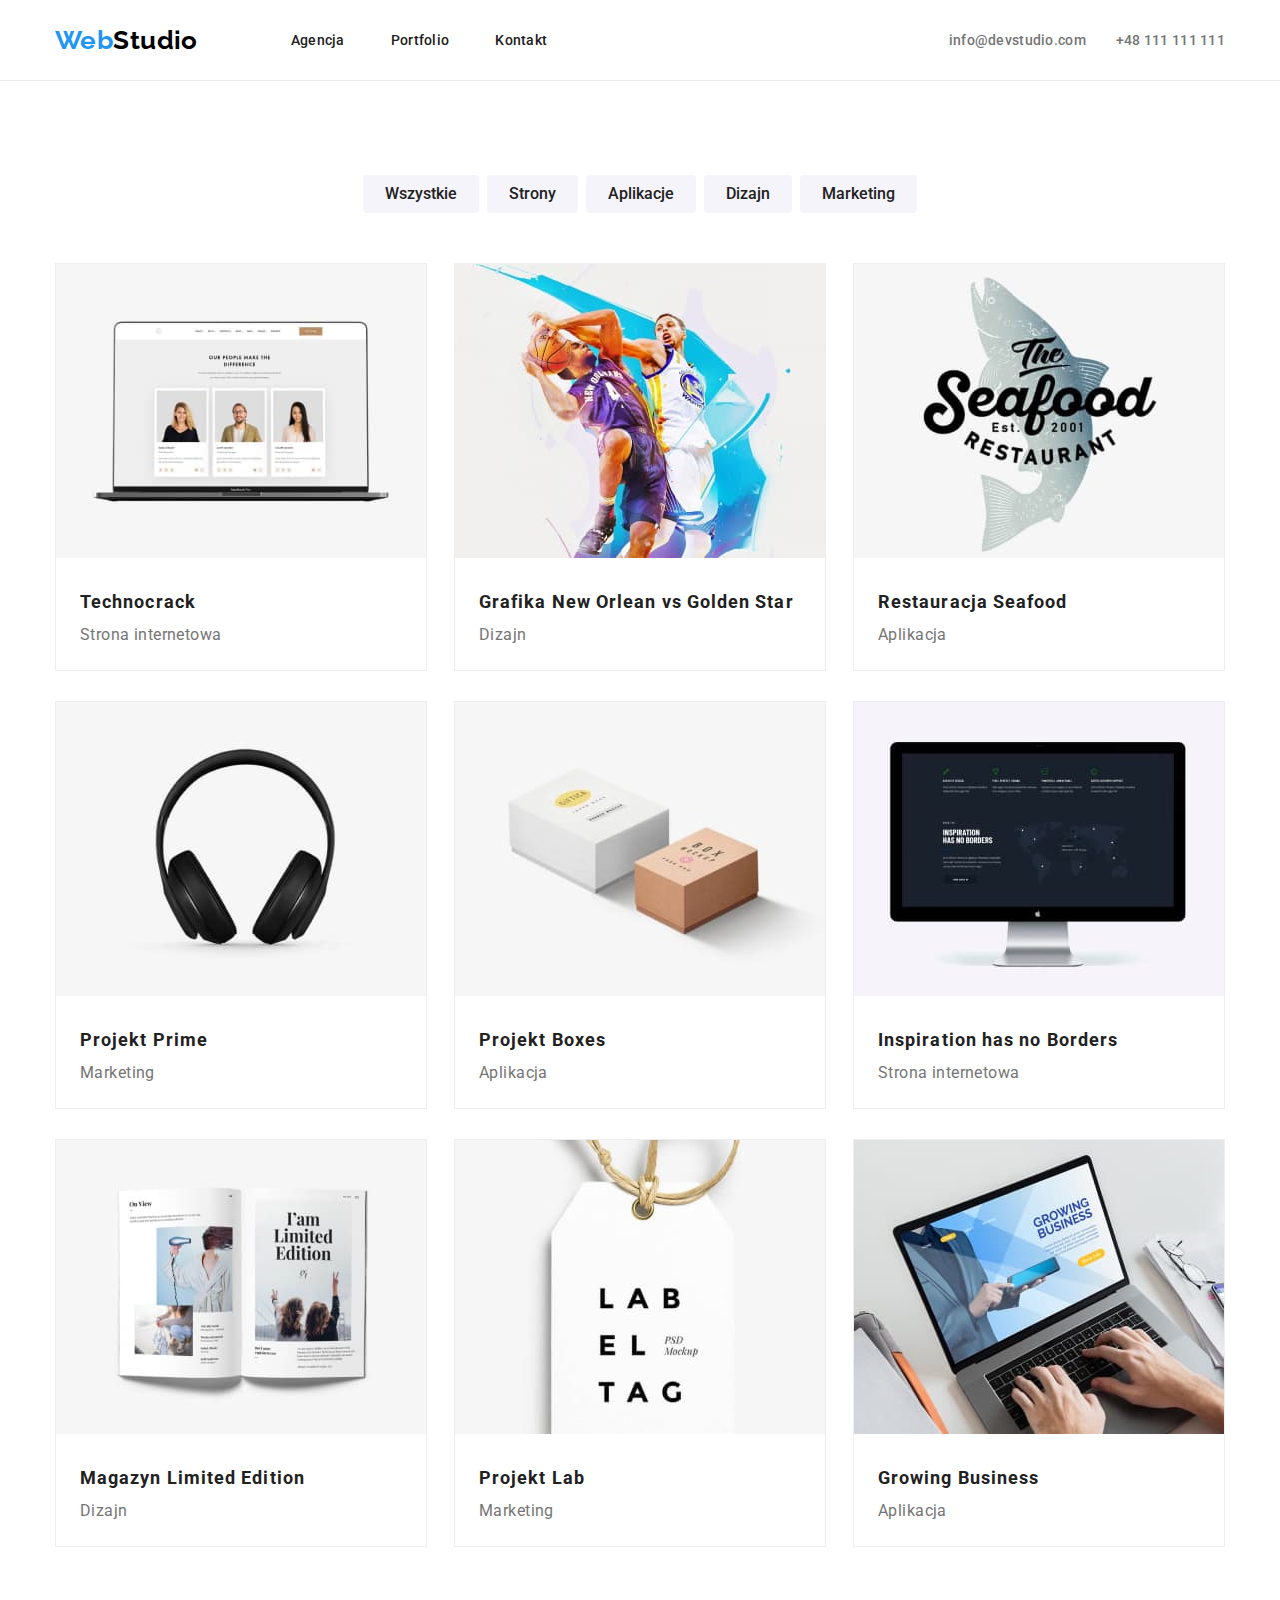
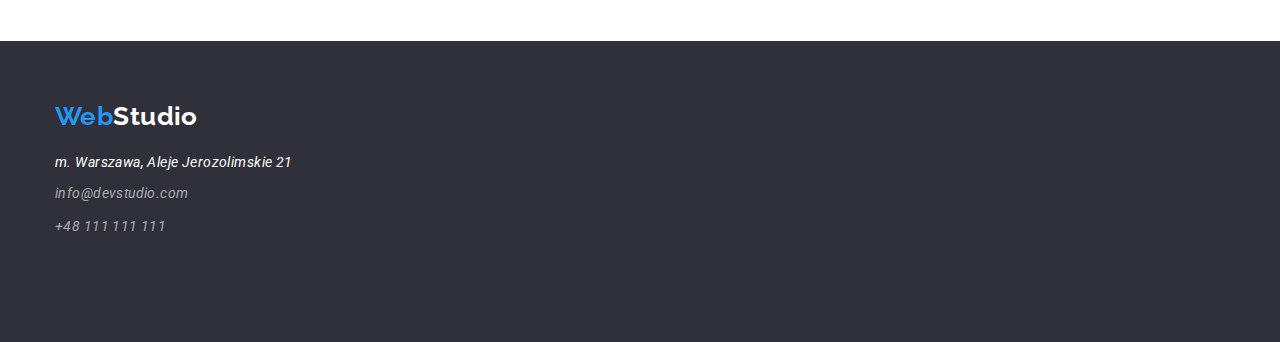
==== commit e1df48ec: "changed margin in flex to gap (when its possible)" ====
--- a/portfolio.html
+++ b/portfolio.html
@@ -40,8 +40,9 @@
       </div>
       
     </header>
-      <div class="container">
+      
         <div class="filters">
+          <div class="container">
           <ul class="filters-list">
             <li>
               <button class="filters-button" type="button">Wszystkie</button>
@@ -61,8 +62,9 @@
           </ul>
         </div>
       </div>
-      <div class="container">
+    
         <div class="portfolio">
+            <div class="container">
           <ul class="portfolio-list">
             <li>
               <figure class="portfolio-picture">
--- a/css/styles.css
+++ b/css/styles.css
@@ -26,6 +26,7 @@
   --button-shadow3: rgba(0, 0, 0, 0.08);
   --button-shadow4: rgba(0, 0, 0, 0.11);
   --border-top-logo: #ececec;
+  --portfolio-pictures-border: #eeeeee;
 }
 body {
   font-family: 'Roboto', 'Raleway', sans-serif;
@@ -36,7 +37,7 @@
   letter-spacing: 0.03em;
   color: var(--project-color-gray);
   background-color: var(--project-color-white);
-  width: 1600px;
+  /* width: 1600px; */
 }
 
 .container {
@@ -44,6 +45,8 @@
   margin: 0 auto;
   padding-left: 15px;
   padding-right: 15px;
+  padding-top: 94px;
+  padding-bottom: 94px;
 }
 .menu .container {
   display: flex;
@@ -52,8 +55,7 @@
   align-items: center;
   padding-top: 25px;
   padding-bottom: 24px;
-  padding-left: 15px;
-  padding-right: 15px;
+  gap: 364px;
 }
 .menu {
   border-bottom: 1px solid var(--border-top-logo);
@@ -98,6 +100,11 @@
   text-decoration: none;
   list-style-type: none;
   color: var(--project-color-dark);
+}
+.menu-list li:nth-child(2) {
+  margin-right: 46px;
+}
+.menu-list li:nth-child(3) {
   margin-right: 46px;
 }
 
@@ -108,6 +115,7 @@
 .contact {
   list-style-type: none;
   display: flex;
+  gap: 30px;
 }
 
 .contact-mail,
@@ -117,15 +125,9 @@
   font-style: normal;
   letter-spacing: 0.02em;
   text-decoration: none;
-
-  color: var(--project-color-dark);
-}
-.contact-mail {
-  margin-right: 50px;
-}
-.contact-tel {
-  margin-right: 227px;
-}
+  color: var(--project-color-gray);
+}
+
 .contact-mail:hover,
 .contact-tel:hover,
 .contact-mail:focus,
@@ -176,24 +178,24 @@
 
 .advantages {
   list-style-type: none;
-  padding-top: 94px;
-  padding-bottom: 94px;
-  font-size: 0;
+
+  /* padding-top: 94px; */
+  display: flex;
+  gap: 30px;
 }
 .advantages li {
-  display: inline-block;
   width: 270px;
   font-size: 14px;
 }
-.advantages li:nth-child(-n + 3) {
-  margin-right: 30px;
-  /* border: 1px solid black; */
-}
+/* .advantages li:nth-child(-n + 3) {
+  margin-right: 30px; */
+/* border: 1px solid black; */
 
 .advantages-title {
   font-weight: 700;
   line-height: 1;
   text-transform: uppercase;
+  margin-bottom: 10px;
   color: var(--project-color-dark);
 }
 .advantages-text {
@@ -201,8 +203,11 @@
   color: var(--project-color-gray);
 }
 /* ourwork */
+.ourwork .container {
+  padding-top: 0%;
+}
 .ourwork {
-  padding: 0px;
+  padding-top: 0;
   font-size: 0;
 }
 .ourwork-title {
@@ -216,22 +221,22 @@
 .ourwork-photos {
   list-style-type: none;
   padding-left: 0px;
+  font-size: 0px;
+  display: flex;
+  gap: 30px;
 }
 .ourwork-photos li {
-  display: inline-block;
   /* border: 1px solid black; */
   margin-left: 0px;
   object-fit: contain;
-  text-align: center;
-}
-.ourwork-photos li:nth-child(-n + 2) {
+  /* text-align: center; */
+}
+/* .ourwork-photos li:nth-child(-n + 2) {
   margin-right: 30px;
-}
+} */
 /* ourwork */
 .team {
   background-color: var(--team-backgroud-lumio);
-  padding-top: 94px;
-  padding-bottom: 94px;
 }
 .team-list li {
   background: #ffffff;
@@ -253,13 +258,15 @@
   display: flex;
   justify-content: space-between;
 }
-
+.team-list figcaption {
+  padding-top: 30px;
+}
 .team-photo-name {
   font-weight: 500;
   font-size: 16px;
   line-height: 1.19;
   text-align: center;
-  margin-top: 30px;
+
   color: var(--project-color-dark);
 }
 
@@ -272,12 +279,13 @@
   color: var(--project-color-gray);
 }
 /* footer */
+.foot .container {
+  padding-top: 60px;
+}
 .foot {
   background-color: var(--header-backgroud-dark);
   flex-direction: column;
   min-height: 252px;
-  padding-left: 15px;
-  padding-top: 60px;
 }
 .adress-street {
   color: var(--project-color-white);
@@ -293,7 +301,7 @@
   line-height: 1.71;
   color: var(--tel-mail-footer);
 }
-.foot-mail > li {
+.adress-list > li {
   margin-bottom: 9px;
   margin-top: 0px;
 }
@@ -317,14 +325,16 @@
 .adress-list:nth-child(-n + 2) {
   margin-top: 9px;
 }
-/* footer */
+
 /* portfolio */
+.filters .container {
+  padding-bottom: 50px;
+}
 .filters-list {
   list-style: none;
   display: flex;
-  padding-top: 94px;
-  padding-bottom: 50px;
   justify-content: center;
+  gap: 8px;
 }
 .filters-button {
   font-family: 'Roboto';
@@ -339,9 +349,7 @@
   border-radius: 4px;
   padding: 6px 22px;
 }
-.filters-list li:nth-child(-n + 4) {
-  margin-right: 8px;
-}
+
 .filters-button:hover,
 .filters-button:focus {
   background-color: var(--project-color-blue);
@@ -350,21 +358,36 @@
     0px 2px 2px var(--button-shadow4);
   cursor: pointer;
 }
+.portfolio .container {
+  padding-top: 0px;
+}
+
 .portfolio-list {
   list-style: none;
   display: flex;
   justify-content: space-between;
   flex-wrap: wrap;
+}
+.portfolio-list li {
+  border: 1px solid var(--portfolio-pictures-border);
+}
+.portfolio-list li:nth-child(-n + 6) {
+  margin-bottom: 30px;
+}
+.portfolio-picture figcaption {
+  padding: 20px 24px;
 }
 .portfolio-photo-title {
   font-weight: 700;
   font-size: 18px;
   line-height: 2;
   letter-spacing: 0.06em;
+
   color: var(--project-color-dark);
 }
 .portfolio-text {
   font-size: 16px;
   line-height: 1.88;
-  color: var(--project-color-gray);
-}
+
+  color: var(--project-color-gray);
+}
